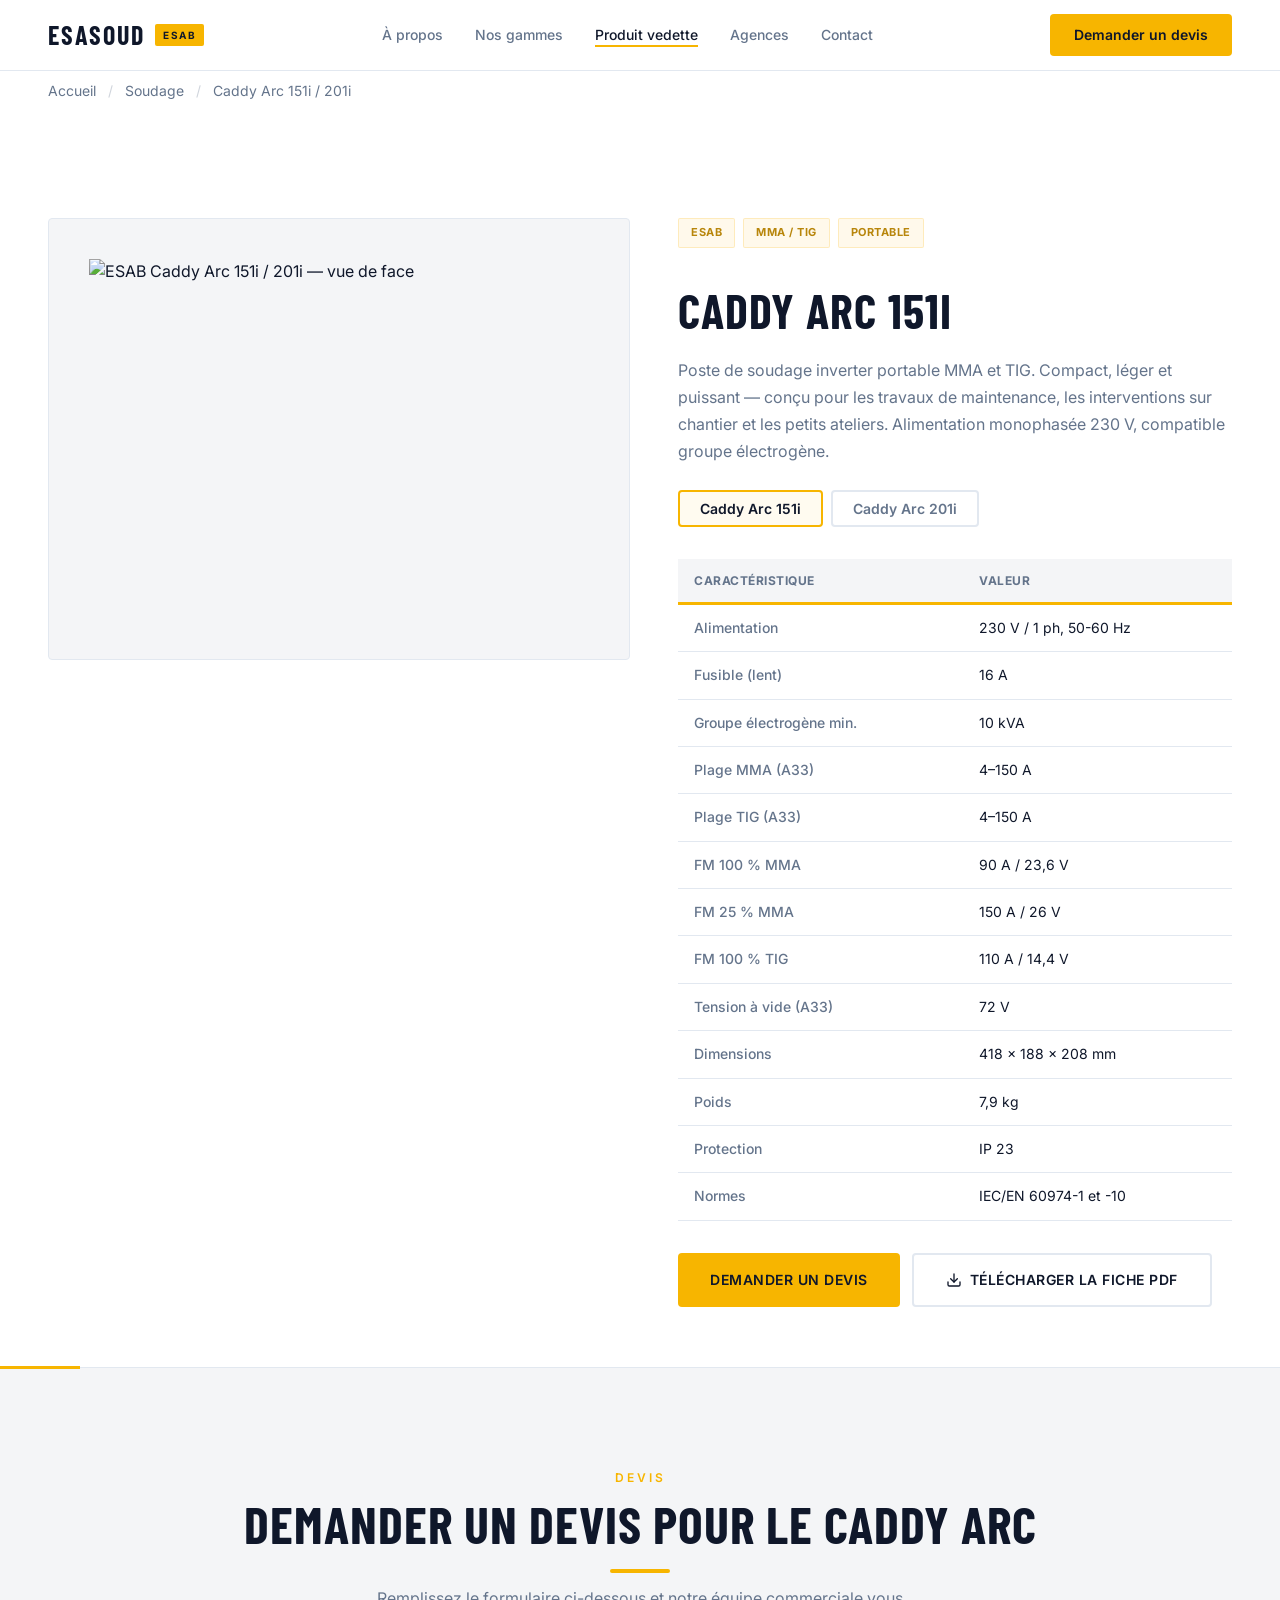
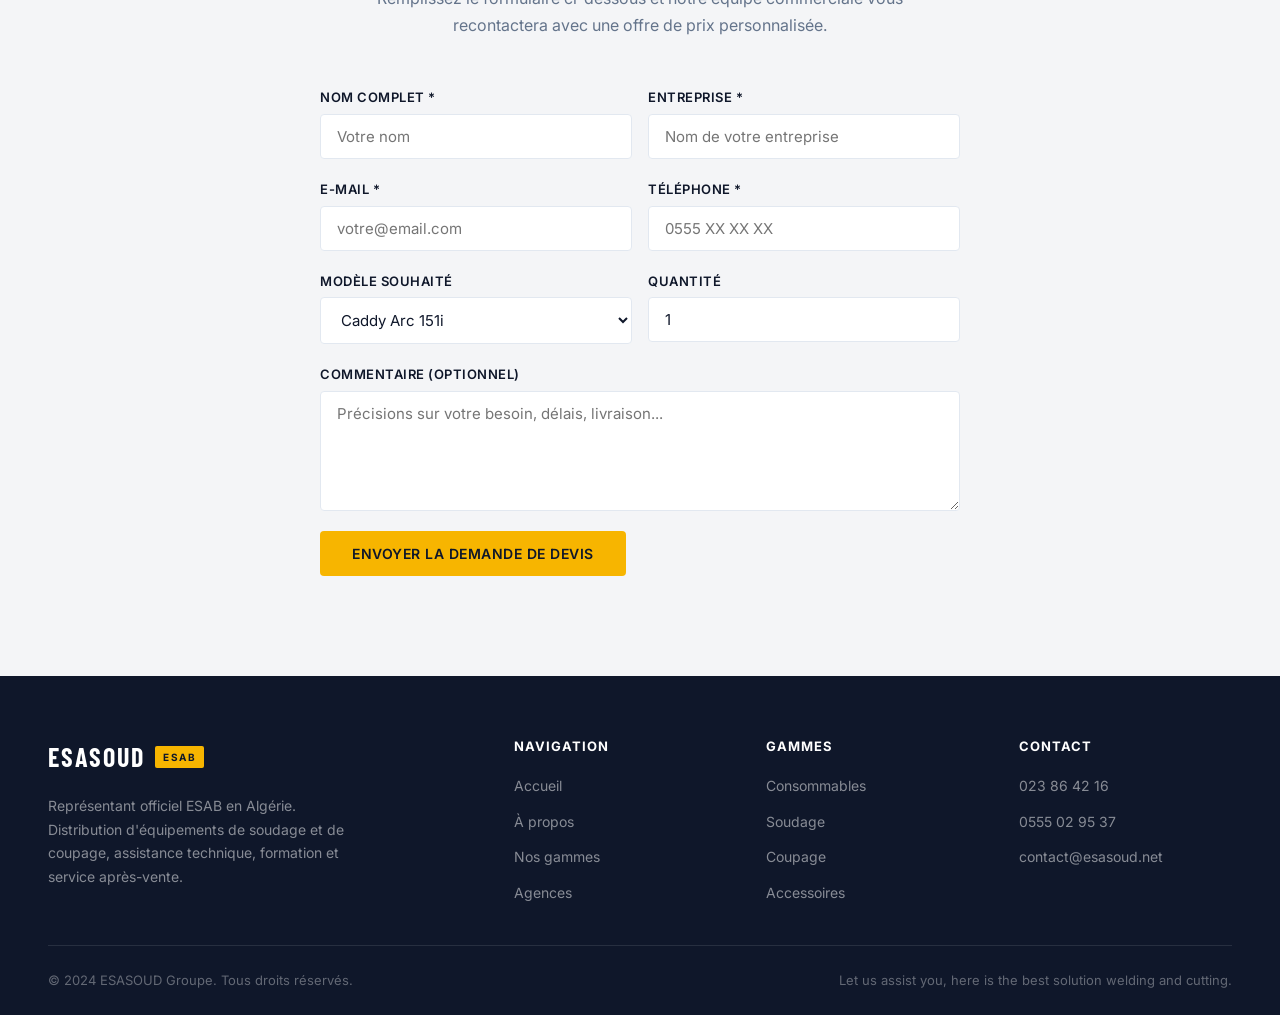
==== produit.html @ b5c1c21e "ESASOUD V2 — Acier blanc (light theme) Site vitrine complet : slider full screen, Swiss Modernism in" ====
<!DOCTYPE html>
<html lang="fr">
<head>
  <meta charset="UTF-8">
  <meta name="viewport" content="width=device-width, initial-scale=1.0">
  <title>Caddy Arc 151i / 201i — ESASOUD Welding & Cutting</title>
  <meta name="description" content="Fiche technique du poste de soudage portable ESAB Caddy Arc 151i et 201i. Spécifications complètes, PDF et demande de devis.">
  <link rel="preconnect" href="https://fonts.googleapis.com">
  <link rel="preconnect" href="https://fonts.gstatic.com" crossorigin>
  <link href="https://fonts.googleapis.com/css2?family=Barlow+Condensed:wght@400;500;600;700&family=Inter:wght@400;500;600;700&display=swap" rel="stylesheet">
  <link rel="stylesheet" href="assets/css/style.css">
</head>
<body>

  <!-- ====== HEADER ====== -->
  <header class="site-header scrolled" role="banner">
    <div class="container nav-inner">
      <a href="/" class="logo" aria-label="ESASOUD — Accueil">
        ESASOUD <span class="esab-badge">ESAB</span>
      </a>
      <nav aria-label="Navigation principale">
        <ul class="nav-links">
          <li><a href="/#about">À propos</a></li>
          <li><a href="/#gammes">Nos gammes</a></li>
          <li><a href="/#produit" class="active">Produit vedette</a></li>
          <li><a href="/#agences">Agences</a></li>
          <li><a href="/#contact">Contact</a></li>
        </ul>
      </nav>
      <a href="#devis" class="nav-cta">Demander un devis</a>
      <button class="hamburger" aria-label="Ouvrir le menu" aria-expanded="false">
        <span></span><span></span><span></span>
      </button>
    </div>
  </header>

  <div class="mobile-nav" aria-hidden="true">
    <a href="/">Accueil</a>
    <a href="/#about">À propos</a>
    <a href="/#gammes">Nos gammes</a>
    <a href="/#agences">Agences</a>
    <a href="/#contact">Contact</a>
  </div>

  <!-- ====== BREADCRUMB ====== -->
  <div class="breadcrumb">
    <div class="container">
      <a href="/">Accueil</a>
      <span class="sep">/</span>
      <a href="/#gammes">Soudage</a>
      <span class="sep">/</span>
      <span>Caddy Arc 151i / 201i</span>
    </div>
  </div>

  <!-- ====== PRODUCT ====== -->
  <section class="product-hero">
    <div class="container">
      <div class="product-grid">
        <div class="product-gallery reveal">
          <img src="https://www.esasoud.net/components/com_jshopping/files/img_products/full_902474_Caddy_Arc_151i.jpg"
               referrerpolicy="no-referrer"
               alt="ESAB Caddy Arc 151i / 201i — vue de face" width="500" height="400">
        </div>
        <div class="product-details reveal">
          <div class="product-badges">
            <span class="badge">ESAB</span>
            <span class="badge">MMA / TIG</span>
            <span class="badge">Portable</span>
          </div>
          <h1>Caddy Arc <span data-spec-151i="151i" data-spec-201i="201i">151i</span></h1>
          <p class="product-subtitle">Poste de soudage inverter portable MMA et TIG. Compact, léger et puissant — conçu pour les travaux de maintenance, les interventions sur chantier et les petits ateliers. Alimentation monophasée 230 V, compatible groupe électrogène.</p>

          <div class="model-selector">
            <button class="model-btn active" data-model="151i" type="button">Caddy Arc 151i</button>
            <button class="model-btn" data-model="201i" type="button">Caddy Arc 201i</button>
          </div>

          <table class="specs-table">
            <thead>
              <tr><th>Caractéristique</th><th>Valeur</th></tr>
            </thead>
            <tbody>
              <tr><td class="spec-name">Alimentation</td><td>230 V / 1 ph, 50-60 Hz</td></tr>
              <tr><td class="spec-name">Fusible (lent)</td><td>16 A</td></tr>
              <tr><td class="spec-name">Groupe électrogène min.</td><td data-spec-151i="10 kVA" data-spec-201i="12 kVA">10 kVA</td></tr>
              <tr><td class="spec-name">Plage MMA (A33)</td><td data-spec-151i="4–150 A" data-spec-201i="4–170 A">4–150 A</td></tr>
              <tr><td class="spec-name">Plage TIG (A33)</td><td data-spec-151i="4–150 A" data-spec-201i="4–220 A">4–150 A</td></tr>
              <tr><td class="spec-name">FM 100 % MMA</td><td data-spec-151i="90 A / 23,6 V" data-spec-201i="110 A / 24,4 V">90 A / 23,6 V</td></tr>
              <tr><td class="spec-name">FM 25 % MMA</td><td data-spec-151i="150 A / 26 V" data-spec-201i="170 A / 26,8 V">150 A / 26 V</td></tr>
              <tr><td class="spec-name">FM 100 % TIG</td><td>110 A / 14,4 V</td></tr>
              <tr><td class="spec-name">Tension à vide (A33)</td><td>72 V</td></tr>
              <tr><td class="spec-name">Dimensions</td><td>418 × 188 × 208 mm</td></tr>
              <tr><td class="spec-name">Poids</td><td data-spec-151i="7,9 kg" data-spec-201i="8,3 kg">7,9 kg</td></tr>
              <tr><td class="spec-name">Protection</td><td>IP 23</td></tr>
              <tr><td class="spec-name">Normes</td><td>IEC/EN 60974-1 et -10</td></tr>
            </tbody>
          </table>

          <div class="product-actions">
            <a href="#devis" class="btn-primary">Demander un devis</a>
            <a href="https://www.esasoud.net/components/com_jshopping/files/demo_products/Caddy____Arc_151i_201i.pdf"
               class="btn-outline" target="_blank" rel="noopener">
              <svg width="16" height="16" viewBox="0 0 24 24" fill="none" stroke="currentColor" stroke-width="2" stroke-linecap="round" stroke-linejoin="round"><path d="M21 15v4a2 2 0 01-2 2H5a2 2 0 01-2-2v-4"/><polyline points="7 10 12 15 17 10"/><line x1="12" y1="15" x2="12" y2="3"/></svg>
              Télécharger la fiche PDF
            </a>
          </div>
        </div>
      </div>
    </div>
  </section>

  <div class="section-divider container"></div>

  <!-- ====== DEVIS ====== -->
  <section class="quote-section" id="devis">
    <div class="container">
      <div class="section-header centered reveal">
        <span class="section-label">Devis</span>
        <h2 class="section-title">Demander un devis pour le Caddy Arc</h2>
        <p class="section-desc">Remplissez le formulaire ci-dessous et notre équipe commerciale vous recontactera avec une offre de prix personnalisée.</p>
      </div>
      <form class="contact-form quote-form reveal" id="quoteForm" novalidate>
        <div class="form-row">
          <div class="form-group">
            <label for="qName">Nom complet *</label>
            <input type="text" id="qName" name="name" required autocomplete="name" placeholder="Votre nom">
          </div>
          <div class="form-group">
            <label for="qCompany">Entreprise *</label>
            <input type="text" id="qCompany" name="company" required autocomplete="organization" placeholder="Nom de votre entreprise">
          </div>
        </div>
        <div class="form-row">
          <div class="form-group">
            <label for="qEmail">E-mail *</label>
            <input type="email" id="qEmail" name="email" required autocomplete="email" placeholder="votre@email.com">
          </div>
          <div class="form-group">
            <label for="qPhone">Téléphone *</label>
            <input type="tel" id="qPhone" name="phone" required autocomplete="tel" placeholder="0555 XX XX XX">
          </div>
        </div>
        <div class="form-row">
          <div class="form-group">
            <label for="qModel">Modèle souhaité</label>
            <select id="qModel" name="model">
              <option value="151i">Caddy Arc 151i</option>
              <option value="201i">Caddy Arc 201i</option>
              <option value="both">Les deux modèles</option>
            </select>
          </div>
          <div class="form-group">
            <label for="qQty">Quantité</label>
            <input type="number" id="qQty" name="quantity" min="1" value="1" placeholder="1">
          </div>
        </div>
        <div class="form-group">
          <label for="qMessage">Commentaire (optionnel)</label>
          <textarea id="qMessage" name="message" rows="4" placeholder="Précisions sur votre besoin, délais, livraison..."></textarea>
        </div>
        <button type="submit" class="btn-primary" style="align-self: flex-start;">Envoyer la demande de devis</button>
      </form>
      <div class="form-success" id="quoteSuccess">
        <h3>Demande envoyée</h3>
        <p>Merci pour votre demande de devis. Notre équipe commerciale vous contactera dans les plus brefs délais.</p>
      </div>
    </div>
  </section>

  <!-- ====== FOOTER ====== -->
  <footer class="site-footer" role="contentinfo">
    <div class="container">
      <div class="footer-grid">
        <div class="footer-brand">
          <div class="logo">ESASOUD <span class="esab-badge">ESAB</span></div>
          <p>Représentant officiel ESAB en Algérie. Distribution d'équipements de soudage et de coupage, assistance technique, formation et service après-vente.</p>
        </div>
        <div class="footer-col">
          <h4>Navigation</h4>
          <ul>
            <li><a href="/">Accueil</a></li>
            <li><a href="/#about">À propos</a></li>
            <li><a href="/#gammes">Nos gammes</a></li>
            <li><a href="/#agences">Agences</a></li>
          </ul>
        </div>
        <div class="footer-col">
          <h4>Gammes</h4>
          <ul>
            <li><a href="/#gammes">Consommables</a></li>
            <li><a href="/#gammes">Soudage</a></li>
            <li><a href="/#gammes">Coupage</a></li>
            <li><a href="/#gammes">Accessoires</a></li>
          </ul>
        </div>
        <div class="footer-col">
          <h4>Contact</h4>
          <ul>
            <li><a href="tel:+21323864216">023 86 42 16</a></li>
            <li><a href="tel:+213555029537">0555 02 95 37</a></li>
            <li><a href="mailto:contact@esasoud.net">contact@esasoud.net</a></li>
          </ul>
        </div>
      </div>
      <div class="footer-bottom">
        <span>&copy; 2024 ESASOUD Groupe. Tous droits réservés.</span>
        <span>Let us assist you, here is the best solution welding and cutting.</span>
      </div>
    </div>
  </footer>

  <script src="assets/js/main.js"></script>
</body>
</html>
---- assets/css/style.css ----
/* ============================================================
   ESASOUD V2 — « Acier blanc » Light Design System
   ============================================================ */

*, *::before, *::after { box-sizing: border-box; margin: 0; padding: 0; }

:root {
  --bg-white:      #FFFFFF;
  --bg-grey:       #F4F5F7;
  --bg-card:       #FFFFFF;
  --text-primary:  #0F172A;
  --text-secondary:#64748B;
  --accent-yellow: #F7B500;
  --accent-blue:   #1D4ED8;
  --border:        #E2E8F0;
  --border-hover:  #CBD5E1;
  --shadow-sm:     0 1px 3px rgba(0,0,0,0.06), 0 1px 2px rgba(0,0,0,0.04);
  --shadow-md:     0 4px 12px rgba(0,0,0,0.08);
  --shadow-lg:     0 12px 40px rgba(0,0,0,0.1);
  --destructive:   #DC2626;

  --font-display: 'Barlow Condensed', sans-serif;
  --font-body:    'Inter', sans-serif;

  --container-max: 1280px;
  --pad-mobile:    20px;
  --pad-desktop:   48px;

  --ease-out: cubic-bezier(0.16, 1, 0.3, 1);
  --duration: 400ms;
}

html { scroll-behavior: smooth; font-size: 16px; }

body {
  font-family: var(--font-body);
  background: var(--bg-white);
  color: var(--text-primary);
  line-height: 1.6;
  overflow-x: hidden;
  -webkit-font-smoothing: antialiased;
}

img { max-width: 100%; height: auto; display: block; }
a { color: var(--accent-blue); text-decoration: none; transition: color .2s; }
a:hover { color: #2563eb; }
a:focus-visible, button:focus-visible, input:focus-visible, textarea:focus-visible, select:focus-visible {
  outline: 2px solid var(--accent-yellow);
  outline-offset: 2px;
}

.container {
  width: 100%;
  max-width: var(--container-max);
  margin: 0 auto;
  padding: 0 var(--pad-mobile);
}
@media (min-width: 1024px) {
  .container { padding: 0 var(--pad-desktop); }
}

/* Section divider — yellow line */
.section-divider {
  width: 100%;
  height: 1px;
  background: var(--border);
  position: relative;
}
.section-divider::after {
  content: '';
  position: absolute;
  left: 0;
  top: -1px;
  width: 80px;
  height: 3px;
  background: var(--accent-yellow);
}

/* ============================================================
   HEADER
   ============================================================ */
.site-header {
  position: fixed;
  top: 0; left: 0; right: 0;
  z-index: 1000;
  padding: 14px 0;
  background: rgba(255,255,255,0.95);
  backdrop-filter: blur(12px);
  -webkit-backdrop-filter: blur(12px);
  border-bottom: 1px solid var(--border);
  transition: box-shadow var(--duration);
}
.site-header.scrolled {
  box-shadow: var(--shadow-sm);
}

.nav-inner {
  display: flex;
  align-items: center;
  justify-content: space-between;
}

.logo {
  font-family: var(--font-display);
  font-size: 26px;
  font-weight: 700;
  letter-spacing: 2px;
  color: var(--text-primary);
  text-transform: uppercase;
  display: flex;
  align-items: center;
  gap: 10px;
}
.logo .esab-badge {
  font-family: var(--font-body);
  font-size: 10px;
  font-weight: 700;
  letter-spacing: 1.5px;
  background: var(--accent-yellow);
  color: var(--text-primary);
  padding: 3px 8px;
  border-radius: 2px;
}

.nav-links {
  display: none;
  list-style: none;
  gap: 32px;
  align-items: center;
}
.nav-links a {
  color: var(--text-secondary);
  font-size: 14px;
  font-weight: 500;
  transition: color .2s;
  position: relative;
}
.nav-links a::after {
  content: '';
  position: absolute;
  bottom: -4px; left: 0;
  width: 0; height: 2px;
  background: var(--accent-yellow);
  transition: width .3s var(--ease-out);
}
.nav-links a:hover,
.nav-links a.active {
  color: var(--text-primary);
}
.nav-links a:hover::after,
.nav-links a.active::after {
  width: 100%;
}

.nav-cta {
  display: none;
  background: var(--accent-yellow);
  color: var(--text-primary) !important;
  font-weight: 600;
  font-size: 14px;
  padding: 10px 24px;
  border-radius: 4px;
  transition: transform .2s, box-shadow .2s;
  cursor: pointer;
}
.nav-cta:hover {
  transform: translateY(-1px);
  box-shadow: 0 4px 16px rgba(247,181,0,0.35);
  color: var(--text-primary) !important;
}

@media (min-width: 768px) {
  .nav-links { display: flex; }
  .nav-cta   { display: inline-block; }
}

/* Hamburger */
.hamburger {
  display: flex;
  flex-direction: column;
  gap: 5px;
  cursor: pointer;
  background: none;
  border: none;
  padding: 8px;
  z-index: 1100;
}
.hamburger span {
  display: block;
  width: 22px;
  height: 2px;
  background: var(--text-primary);
  border-radius: 1px;
  transition: transform .3s var(--ease-out), opacity .2s;
}
.hamburger.open span:nth-child(1) { transform: translateY(7px) rotate(45deg); }
.hamburger.open span:nth-child(2) { opacity: 0; }
.hamburger.open span:nth-child(3) { transform: translateY(-7px) rotate(-45deg); }
@media (min-width: 768px) { .hamburger { display: none; } }

/* Mobile panel */
.mobile-nav {
  position: fixed;
  inset: 0;
  z-index: 1050;
  background: rgba(255,255,255,0.98);
  backdrop-filter: blur(16px);
  display: flex;
  flex-direction: column;
  align-items: center;
  justify-content: center;
  gap: 28px;
  transform: translateX(100%);
  transition: transform .4s var(--ease-out);
}
.mobile-nav.open { transform: translateX(0); }
.mobile-nav a {
  font-family: var(--font-display);
  font-size: 28px;
  font-weight: 600;
  color: var(--text-primary);
  letter-spacing: 2px;
  text-transform: uppercase;
}
.mobile-nav a:hover { color: var(--accent-yellow); }

/* ============================================================
   HERO SLIDER
   ============================================================ */
.hero-slider {
  position: relative;
  width: 100%;
  height: 100vh;
  min-height: 600px;
  overflow: hidden;
  background: var(--bg-grey);
}

.slide {
  position: absolute;
  inset: 0;
  opacity: 0;
  transition: opacity 1s ease-in-out;
  display: flex;
  align-items: center;
  justify-content: center;
}
.slide.active { opacity: 1; z-index: 2; }

.slide-bg {
  position: absolute;
  inset: 0;
  background-size: cover;
  background-position: center;
  filter: brightness(0.4);
  transform: scale(1.03);
  transition: transform 6s ease-out;
}
.slide.active .slide-bg { transform: scale(1); }

.slide-overlay {
  position: absolute;
  inset: 0;
  background: linear-gradient(180deg, rgba(0,0,0,0.1) 0%, rgba(0,0,0,0.5) 100%);
}

.slide-content {
  position: relative;
  z-index: 3;
  text-align: left;
  max-width: 750px;
  padding: 0 var(--pad-mobile);
  margin-left: 0;
}
@media (min-width: 768px) {
  .slide-content {
    padding: 0 80px;
    max-width: 900px;
  }
}

.slide-content .label-tag {
  display: inline-block;
  font-size: 12px;
  font-weight: 600;
  letter-spacing: 3px;
  text-transform: uppercase;
  color: var(--accent-yellow);
  margin-bottom: 16px;
  padding-left: 20px;
  position: relative;
}
.slide-content .label-tag::before {
  content: '';
  position: absolute;
  left: 0;
  top: 50%;
  transform: translateY(-50%);
  width: 12px;
  height: 2px;
  background: var(--accent-yellow);
}

.slide-content h1 {
  font-family: var(--font-display);
  font-size: clamp(42px, 7vw, 80px);
  font-weight: 700;
  line-height: 1.05;
  letter-spacing: 1px;
  color: #FFFFFF;
  text-transform: uppercase;
  margin-bottom: 20px;
}
.slide-content h1 .highlight {
  color: var(--accent-yellow);
}
.slide-content p {
  font-size: clamp(15px, 1.8vw, 18px);
  color: rgba(255,255,255,0.8);
  max-width: 540px;
  line-height: 1.7;
  margin-bottom: 32px;
}

.btn-primary {
  display: inline-flex;
  align-items: center;
  gap: 8px;
  background: var(--accent-yellow);
  color: var(--text-primary);
  font-weight: 600;
  font-size: 14px;
  padding: 14px 32px;
  border-radius: 4px;
  border: none;
  cursor: pointer;
  transition: transform .2s, box-shadow .3s;
  letter-spacing: .5px;
  text-transform: uppercase;
  font-family: var(--font-body);
}
.btn-primary:hover {
  transform: translateY(-2px);
  box-shadow: 0 6px 24px rgba(247,181,0,0.35);
  color: var(--text-primary);
}
.btn-primary svg { flex-shrink: 0; }

.btn-outline {
  display: inline-flex;
  align-items: center;
  gap: 8px;
  background: transparent;
  color: var(--text-primary);
  font-weight: 600;
  font-size: 14px;
  padding: 14px 32px;
  border-radius: 4px;
  border: 2px solid var(--border);
  cursor: pointer;
  transition: border-color .2s, background .2s;
  letter-spacing: .5px;
  text-transform: uppercase;
  font-family: var(--font-body);
}
.btn-outline:hover {
  border-color: var(--accent-yellow);
  background: rgba(247,181,0,0.05);
  color: var(--text-primary);
}

/* On dark backgrounds */
.slide .btn-outline {
  color: #fff;
  border-color: rgba(255,255,255,0.3);
}
.slide .btn-outline:hover {
  border-color: var(--accent-yellow);
  background: rgba(247,181,0,0.1);
  color: #fff;
}

/* Slider controls */
.slider-arrows {
  position: absolute;
  bottom: 50%;
  transform: translateY(50%);
  left: 0; right: 0;
  z-index: 10;
  display: flex;
  justify-content: space-between;
  padding: 0 16px;
  pointer-events: none;
}
.slider-arrows button {
  pointer-events: auto;
  background: rgba(255,255,255,0.12);
  border: 1px solid rgba(255,255,255,0.2);
  color: #fff;
  width: 48px;
  height: 48px;
  border-radius: 4px;
  cursor: pointer;
  font-size: 18px;
  transition: background .2s, border-color .2s;
  display: flex;
  align-items: center;
  justify-content: center;
  backdrop-filter: blur(8px);
}
.slider-arrows button:hover {
  background: var(--accent-yellow);
  border-color: var(--accent-yellow);
  color: var(--text-primary);
}

.slider-progress {
  position: absolute;
  bottom: 40px;
  left: var(--pad-mobile);
  z-index: 10;
  display: flex;
  gap: 8px;
  align-items: center;
}
@media (min-width: 768px) {
  .slider-progress { left: 80px; }
}
.progress-bar {
  width: 48px;
  height: 3px;
  background: rgba(255,255,255,0.2);
  border-radius: 0;
  overflow: hidden;
  cursor: pointer;
}
.progress-bar .fill {
  height: 100%;
  width: 0%;
  background: var(--accent-yellow);
  transition: width .1s linear;
}
.progress-bar.active .fill {
  width: 100%;
  transition: width 6s linear;
}

.slider-counter {
  position: absolute;
  bottom: 34px;
  right: var(--pad-mobile);
  z-index: 10;
  font-family: var(--font-display);
  font-size: 16px;
  font-weight: 600;
  letter-spacing: 2px;
  color: rgba(255,255,255,0.5);
}
@media (min-width: 768px) {
  .slider-counter { right: 80px; }
}
.slider-counter .current-num {
  color: #fff;
  font-size: 24px;
}

/* Scroll hint */
.scroll-hint {
  position: absolute;
  bottom: 90px;
  left: 50%;
  transform: translateX(-50%);
  z-index: 10;
  display: flex;
  flex-direction: column;
  align-items: center;
  gap: 6px;
  opacity: .4;
}
.scroll-hint .line {
  width: 1px;
  height: 40px;
  background: linear-gradient(180deg, rgba(255,255,255,0.6) 0%, transparent 100%);
  animation: scrollLine 2s ease-in-out infinite;
}
@keyframes scrollLine {
  0%, 100% { opacity: 1; transform: scaleY(1); }
  50%      { opacity: .3; transform: scaleY(.5); transform-origin: top; }
}

/* ============================================================
   SECTIONS — Common
   ============================================================ */
section { padding: 80px 0; }
@media (min-width: 768px) { section { padding: 100px 0; } }

.section-header {
  margin-bottom: 48px;
  position: relative;
  padding-left: 20px;
}
.section-header::before {
  content: '';
  position: absolute;
  left: 0; top: 0; bottom: 0;
  width: 4px;
  background: var(--accent-yellow);
  border-radius: 2px;
}

.section-label {
  font-size: 12px;
  font-weight: 600;
  letter-spacing: 3px;
  text-transform: uppercase;
  color: var(--accent-yellow);
  margin-bottom: 8px;
  display: block;
}

.section-title {
  font-family: var(--font-display);
  font-size: clamp(32px, 4.5vw, 52px);
  font-weight: 700;
  line-height: 1.1;
  letter-spacing: 1px;
  text-transform: uppercase;
  color: var(--text-primary);
  margin-bottom: 12px;
}

.section-desc {
  color: var(--text-secondary);
  font-size: 16px;
  max-width: 600px;
  line-height: 1.7;
}

/* Centered variant */
.section-header.centered {
  text-align: center;
  padding-left: 0;
}
.section-header.centered::before { display: none; }
.section-header.centered .section-title::after {
  content: '';
  display: block;
  width: 60px;
  height: 4px;
  background: var(--accent-yellow);
  margin: 16px auto 0;
  border-radius: 2px;
}
.section-header.centered .section-desc {
  margin: 0 auto;
}

/* ============================================================
   ABOUT
   ============================================================ */
.about { background: var(--bg-white); }

.about-grid {
  display: grid;
  gap: 48px;
}
@media (min-width: 768px) {
  .about-grid { grid-template-columns: 1fr 1fr; align-items: center; }
}

.about-image {
  border-radius: 4px;
  overflow: hidden;
  box-shadow: var(--shadow-lg);
  position: relative;
}
.about-image img {
  width: 100%;
  aspect-ratio: 16/10;
  object-fit: cover;
}
.about-image::before {
  content: '';
  position: absolute;
  top: -8px; left: -8px;
  width: 60px;
  height: 60px;
  border-left: 4px solid var(--accent-yellow);
  border-top: 4px solid var(--accent-yellow);
  z-index: 2;
  pointer-events: none;
}

.about-stats {
  display: grid;
  grid-template-columns: repeat(2, 1fr);
  gap: 20px;
  margin-top: 36px;
}
.stat-card {
  background: var(--bg-grey);
  border-radius: 4px;
  padding: 24px;
  border-left: 3px solid var(--accent-yellow);
}
.stat-card .number {
  font-family: var(--font-display);
  font-size: 42px;
  font-weight: 700;
  color: var(--text-primary);
  line-height: 1;
}
.stat-card .label {
  font-size: 13px;
  color: var(--text-secondary);
  margin-top: 4px;
}

/* ============================================================
   GAMMES
   ============================================================ */
.gammes { background: var(--bg-grey); }

.gammes-grid {
  display: grid;
  gap: 24px;
}
@media (min-width: 768px) { .gammes-grid { grid-template-columns: repeat(2, 1fr); } }
@media (min-width: 1024px) { .gammes-grid { grid-template-columns: repeat(4, 1fr); } }

.gamme-card {
  background: var(--bg-card);
  border: 1px solid var(--border);
  border-radius: 4px;
  overflow: hidden;
  transition: transform .3s var(--ease-out), box-shadow .3s, border-color .3s;
  cursor: pointer;
  position: relative;
}
.gamme-card:hover {
  transform: translateY(-4px);
  box-shadow: var(--shadow-md);
  border-color: var(--accent-yellow);
}
.gamme-card::after {
  content: '';
  position: absolute;
  bottom: 0; left: 0; right: 0;
  height: 3px;
  background: var(--accent-yellow);
  transform: scaleX(0);
  transition: transform .3s var(--ease-out);
  transform-origin: left;
}
.gamme-card:hover::after { transform: scaleX(1); }

.gamme-card .card-img-wrapper { overflow: hidden; }
.gamme-card .card-img {
  width: 100%;
  aspect-ratio: 4/3;
  object-fit: cover;
  transition: transform .4s var(--ease-out);
}
.gamme-card:hover .card-img { transform: scale(1.05); }

.gamme-card .card-body { padding: 20px; }
.gamme-card h3 {
  font-family: var(--font-display);
  font-size: 20px;
  font-weight: 600;
  text-transform: uppercase;
  letter-spacing: .5px;
  margin-bottom: 8px;
}
.gamme-card p {
  font-size: 14px;
  color: var(--text-secondary);
  line-height: 1.6;
}

/* ============================================================
   FEATURED PRODUCT
   ============================================================ */
.featured { background: var(--bg-white); }

.featured-grid {
  display: grid;
  gap: 48px;
  align-items: center;
}
@media (min-width: 768px) { .featured-grid { grid-template-columns: 1fr 1fr; } }

.featured-img-wrapper {
  background: var(--bg-grey);
  border-radius: 4px;
  border: 1px solid var(--border);
  padding: 40px;
  display: flex;
  align-items: center;
  justify-content: center;
}
.featured-img-wrapper img { max-height: 360px; object-fit: contain; }

.featured-info h3 {
  font-family: var(--font-display);
  font-size: clamp(28px, 4vw, 42px);
  font-weight: 700;
  letter-spacing: 1px;
  text-transform: uppercase;
  margin-bottom: 12px;
}

.model-selector {
  display: flex;
  gap: 8px;
  margin-bottom: 24px;
}
.model-btn {
  background: var(--bg-white);
  border: 2px solid var(--border);
  color: var(--text-secondary);
  padding: 8px 20px;
  border-radius: 4px;
  font-size: 14px;
  font-weight: 600;
  cursor: pointer;
  transition: all .2s;
  font-family: var(--font-body);
}
.model-btn.active,
.model-btn:hover {
  border-color: var(--accent-yellow);
  color: var(--text-primary);
  background: rgba(247,181,0,0.06);
}

.specs-mini {
  display: grid;
  grid-template-columns: repeat(2, 1fr);
  gap: 12px;
  margin-bottom: 28px;
}
.spec-item {
  background: var(--bg-grey);
  border-radius: 4px;
  padding: 16px;
  border-left: 3px solid var(--accent-yellow);
}
.spec-item .spec-label {
  font-size: 11px;
  font-weight: 600;
  color: var(--text-secondary);
  text-transform: uppercase;
  letter-spacing: .5px;
  margin-bottom: 4px;
}
.spec-item .spec-value {
  font-family: var(--font-display);
  font-size: 22px;
  font-weight: 600;
}

.featured-actions { display: flex; gap: 12px; flex-wrap: wrap; }

/* ============================================================
   PARTNERS
   ============================================================ */
.partners { background: var(--bg-grey); }

.partners-track-wrapper {
  overflow: hidden;
  margin-top: 48px;
  position: relative;
}
.partners-track-wrapper::before,
.partners-track-wrapper::after {
  content: '';
  position: absolute;
  top: 0; bottom: 0;
  width: 80px;
  z-index: 2;
  pointer-events: none;
}
.partners-track-wrapper::before {
  left: 0;
  background: linear-gradient(90deg, var(--bg-grey) 0%, transparent 100%);
}
.partners-track-wrapper::after {
  right: 0;
  background: linear-gradient(270deg, var(--bg-grey) 0%, transparent 100%);
}

.partners-track {
  display: flex;
  gap: 64px;
  align-items: center;
  animation: scrollPartners 25s linear infinite;
  width: max-content;
}
@keyframes scrollPartners {
  0%   { transform: translateX(0); }
  100% { transform: translateX(-50%); }
}

.partner-item {
  flex-shrink: 0;
  display: flex;
  align-items: center;
  justify-content: center;
  height: 60px;
  opacity: .4;
  transition: opacity .3s;
  filter: grayscale(1);
}
.partner-item:hover { opacity: 1; filter: grayscale(0); }
.partner-item img { max-height: 50px; max-width: 140px; object-fit: contain; }
.partner-esab {
  font-family: var(--font-display);
  font-size: 32px;
  font-weight: 700;
  letter-spacing: 4px;
  color: var(--text-primary);
  text-transform: uppercase;
}

/* ============================================================
   AGENCIES
   ============================================================ */
.agencies { background: var(--bg-white); }

.agencies-grid {
  display: grid;
  gap: 20px;
}
@media (min-width: 768px) { .agencies-grid { grid-template-columns: repeat(2, 1fr); } }
@media (min-width: 1024px) { .agencies-grid { grid-template-columns: repeat(3, 1fr); } }

.agency-card {
  background: var(--bg-card);
  border: 1px solid var(--border);
  border-radius: 4px;
  padding: 28px;
  transition: border-color .3s, box-shadow .3s, transform .3s var(--ease-out);
  position: relative;
}
.agency-card::before {
  content: '';
  position: absolute;
  left: 0; top: 0; bottom: 0;
  width: 0;
  background: var(--accent-yellow);
  transition: width .3s var(--ease-out);
  border-radius: 4px 0 0 4px;
}
.agency-card:hover {
  border-color: var(--accent-yellow);
  box-shadow: var(--shadow-sm);
  transform: translateY(-2px);
}
.agency-card:hover::before { width: 4px; }

.agency-card .city {
  font-family: var(--font-display);
  font-size: 22px;
  font-weight: 700;
  letter-spacing: 1px;
  text-transform: uppercase;
  margin-bottom: 2px;
}
.agency-card .entity {
  font-size: 13px;
  color: var(--accent-yellow);
  font-weight: 600;
  margin-bottom: 16px;
}
.agency-card .address {
  font-size: 14px;
  color: var(--text-secondary);
  line-height: 1.6;
  margin-bottom: 16px;
}
.agency-card .phones {
  display: flex;
  flex-direction: column;
  gap: 6px;
  margin-bottom: 16px;
}
.agency-card .phones a {
  font-size: 14px;
  color: var(--text-primary);
  display: flex;
  align-items: center;
  gap: 8px;
}
.agency-card .phones a .icon-phone { width: 16px; height: 16px; flex-shrink: 0; }
.agency-card .phones a .icon-phone { stroke: var(--text-secondary); }

.agency-card .hours {
  font-size: 13px;
  color: var(--text-secondary);
  padding-top: 12px;
  border-top: 1px solid var(--border);
  display: flex;
  align-items: center;
  gap: 8px;
}

.agency-card .map-link {
  display: inline-flex;
  align-items: center;
  gap: 6px;
  font-size: 13px;
  font-weight: 600;
  color: var(--accent-blue);
  margin-top: 12px;
}
.agency-card .map-link:hover { color: #2563eb; }

.agency-card.siege {
  border-color: var(--accent-yellow);
  background: linear-gradient(135deg, var(--bg-white) 0%, rgba(247,181,0,0.03) 100%);
}
.agency-card.siege::before { width: 4px; }
@media (min-width: 1024px) {
  .agency-card.siege { grid-column: span 2; }
}

/* ============================================================
   CONTACT
   ============================================================ */
.contact { background: var(--bg-grey); }

.contact-grid {
  display: grid;
  gap: 48px;
}
@media (min-width: 768px) { .contact-grid { grid-template-columns: 1fr 1fr; } }

.contact-form { display: flex; flex-direction: column; gap: 20px; }

.form-group { display: flex; flex-direction: column; gap: 6px; }
.form-group label {
  font-size: 13px;
  font-weight: 600;
  color: var(--text-primary);
  text-transform: uppercase;
  letter-spacing: .5px;
}
.form-group input,
.form-group textarea,
.form-group select {
  background: var(--bg-white);
  border: 1px solid var(--border);
  border-radius: 4px;
  padding: 12px 16px;
  color: var(--text-primary);
  font-family: var(--font-body);
  font-size: 15px;
  transition: border-color .2s, box-shadow .2s;
  min-height: 44px;
}
.form-group input:focus,
.form-group textarea:focus,
.form-group select:focus {
  border-color: var(--accent-yellow);
  box-shadow: 0 0 0 3px rgba(247,181,0,0.1);
  outline: none;
}
.form-group textarea { resize: vertical; min-height: 120px; }

.form-row {
  display: grid;
  grid-template-columns: 1fr 1fr;
  gap: 16px;
}
@media (max-width: 480px) { .form-row { grid-template-columns: 1fr; } }

.form-success {
  display: none;
  background: rgba(34,197,94,0.06);
  border: 1px solid rgba(34,197,94,0.2);
  border-radius: 4px;
  padding: 24px;
  text-align: center;
  border-left: 4px solid #22c55e;
}
.form-success.show { display: block; }
.form-success h3 { color: #16a34a; font-size: 18px; margin-bottom: 8px; }
.form-success p { color: var(--text-secondary); font-size: 14px; }

.contact-info { display: flex; flex-direction: column; gap: 28px; }
.contact-info-item { display: flex; gap: 16px; }
.contact-info-item .icon-box {
  width: 48px;
  height: 48px;
  background: var(--bg-white);
  border: 1px solid var(--border);
  border-radius: 4px;
  display: flex;
  align-items: center;
  justify-content: center;
  flex-shrink: 0;
}
.contact-info-item .icon-box svg {
  width: 22px;
  height: 22px;
  stroke: var(--accent-yellow);
}
.contact-info-item h4 { font-size: 15px; font-weight: 600; margin-bottom: 4px; }
.contact-info-item p,
.contact-info-item a { font-size: 14px; color: var(--text-secondary); }

/* ============================================================
   FOOTER
   ============================================================ */
.site-footer {
  background: var(--text-primary);
  color: rgba(255,255,255,0.7);
  padding: 60px 0 24px;
}

.footer-grid {
  display: grid;
  gap: 40px;
  margin-bottom: 40px;
}
@media (min-width: 768px) { .footer-grid { grid-template-columns: 2fr 1fr 1fr 1fr; } }

.footer-brand .logo {
  color: #fff;
  margin-bottom: 16px;
}
.footer-brand p {
  color: rgba(255,255,255,0.5);
  font-size: 14px;
  line-height: 1.7;
  max-width: 300px;
}

.footer-col h4 {
  font-size: 13px;
  font-weight: 700;
  margin-bottom: 16px;
  color: #fff;
  text-transform: uppercase;
  letter-spacing: 1px;
}
.footer-col ul { list-style: none; display: flex; flex-direction: column; gap: 10px; }
.footer-col a {
  color: rgba(255,255,255,0.5);
  font-size: 14px;
  transition: color .2s;
}
.footer-col a:hover { color: var(--accent-yellow); }

.footer-bottom {
  border-top: 1px solid rgba(255,255,255,0.1);
  padding-top: 24px;
  display: flex;
  flex-wrap: wrap;
  justify-content: space-between;
  gap: 12px;
  font-size: 13px;
  color: rgba(255,255,255,0.35);
}

/* ============================================================
   REVEAL
   ============================================================ */
.reveal {
  opacity: 0;
  transform: translateY(24px);
  transition: opacity var(--duration) var(--ease-out), transform var(--duration) var(--ease-out);
}
.reveal.visible { opacity: 1; transform: translateY(0); }

@media (prefers-reduced-motion: reduce) {
  .reveal { opacity: 1; transform: none; transition: none; }
  .slide-bg { transition: none; }
  .partners-track { animation: none; }
  .scroll-hint .line { animation: none; }
  * { transition-duration: 0.01ms !important; animation-duration: 0.01ms !important; }
}

/* ============================================================
   PRODUCT PAGE
   ============================================================ */
.breadcrumb {
  padding: 80px 0 16px;
  font-size: 14px;
  color: var(--text-secondary);
  background: var(--bg-white);
}
.breadcrumb a { color: var(--text-secondary); }
.breadcrumb a:hover { color: var(--accent-blue); }
.breadcrumb .sep { margin: 0 8px; opacity: .3; }

.product-hero { padding-bottom: 60px; }
.product-grid {
  display: grid;
  gap: 48px;
  align-items: start;
}
@media (min-width: 768px) { .product-grid { grid-template-columns: 1fr 1fr; } }

.product-gallery {
  background: var(--bg-grey);
  border-radius: 4px;
  border: 1px solid var(--border);
  padding: 40px;
  display: flex;
  align-items: center;
  justify-content: center;
  min-height: 400px;
  position: sticky;
  top: 100px;
}
.product-gallery img { max-height: 360px; object-fit: contain; }

.product-details h1 {
  font-family: var(--font-display);
  font-size: clamp(32px, 5vw, 48px);
  font-weight: 700;
  letter-spacing: 1px;
  text-transform: uppercase;
  margin-bottom: 8px;
}
.product-subtitle {
  color: var(--text-secondary);
  font-size: 16px;
  margin-bottom: 24px;
  line-height: 1.7;
}
.product-badges { display: flex; gap: 8px; margin-bottom: 24px; flex-wrap: wrap; }
.badge {
  font-size: 11px;
  font-weight: 700;
  padding: 5px 12px;
  border-radius: 2px;
  background: rgba(247,181,0,0.08);
  color: #b8860b;
  border: 1px solid rgba(247,181,0,0.2);
  text-transform: uppercase;
  letter-spacing: .5px;
}

.specs-table {
  width: 100%;
  border-collapse: collapse;
  margin: 32px 0;
  font-size: 14px;
}
.specs-table th {
  text-align: left;
  padding: 12px 16px;
  background: var(--bg-grey);
  color: var(--text-secondary);
  font-weight: 700;
  font-size: 12px;
  text-transform: uppercase;
  letter-spacing: .5px;
  border-bottom: 3px solid var(--accent-yellow);
}
.specs-table td {
  padding: 12px 16px;
  border-bottom: 1px solid var(--border);
  color: var(--text-primary);
}
.specs-table tr:hover td { background: var(--bg-grey); }
.specs-table .spec-name {
  color: var(--text-secondary);
  font-weight: 500;
}

.product-actions { display: flex; gap: 12px; flex-wrap: wrap; margin-top: 24px; }

.quote-section { background: var(--bg-grey); }
.quote-form { max-width: 640px; margin: 0 auto; }

/* Gallery */
.gallery-grid {
  display: grid;
  grid-template-columns: repeat(2, 1fr);
  gap: 16px;
  margin-top: 32px;
}
@media (min-width: 768px) { .gallery-grid { grid-template-columns: repeat(3, 1fr); } }
@media (min-width: 1024px) { .gallery-grid { grid-template-columns: repeat(6, 1fr); } }
.gallery-item {
  border-radius: 4px;
  overflow: hidden;
  border: 1px solid var(--border);
  aspect-ratio: 1;
  transition: border-color .3s, box-shadow .3s;
}
.gallery-item:hover { border-color: var(--accent-yellow); box-shadow: var(--shadow-sm); }
.gallery-item img {
  width: 100%;
  height: 100%;
  object-fit: cover;
  transition: transform .4s var(--ease-out);
}
.gallery-item:hover img { transform: scale(1.06); }
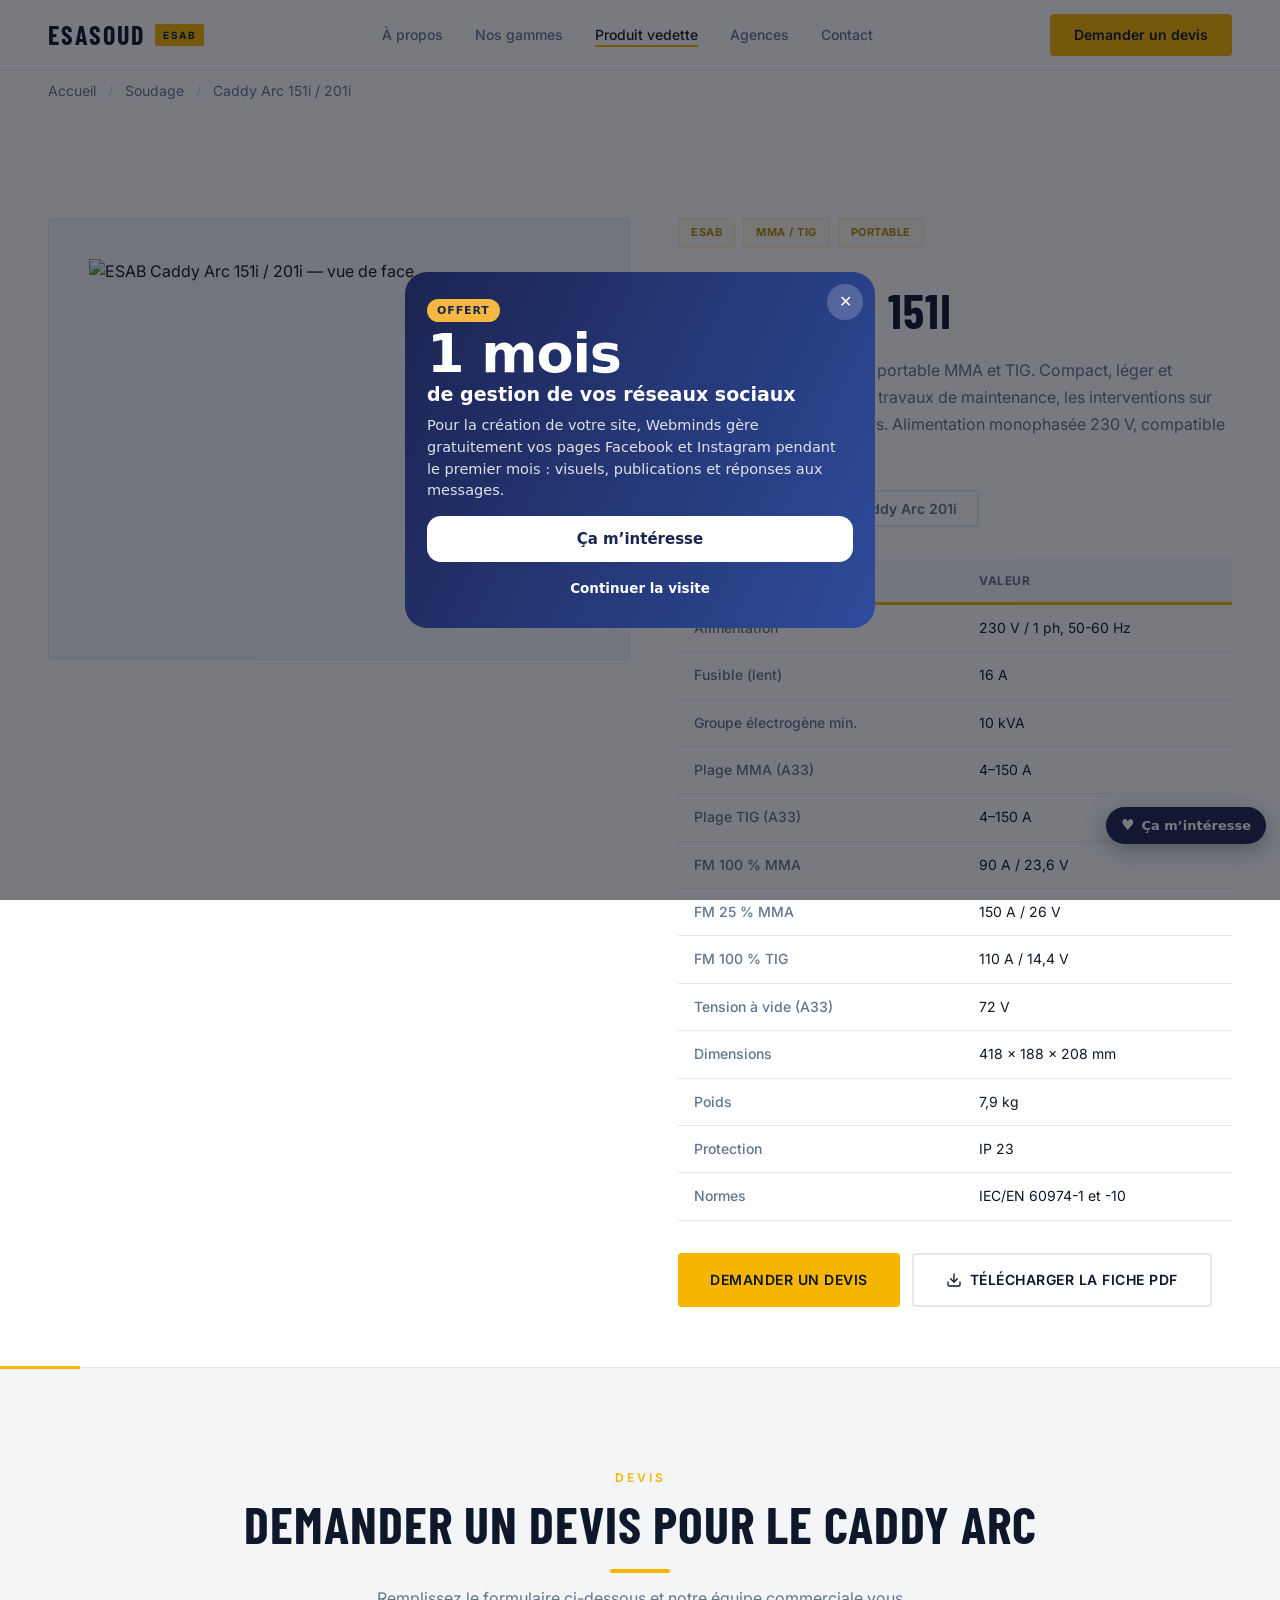
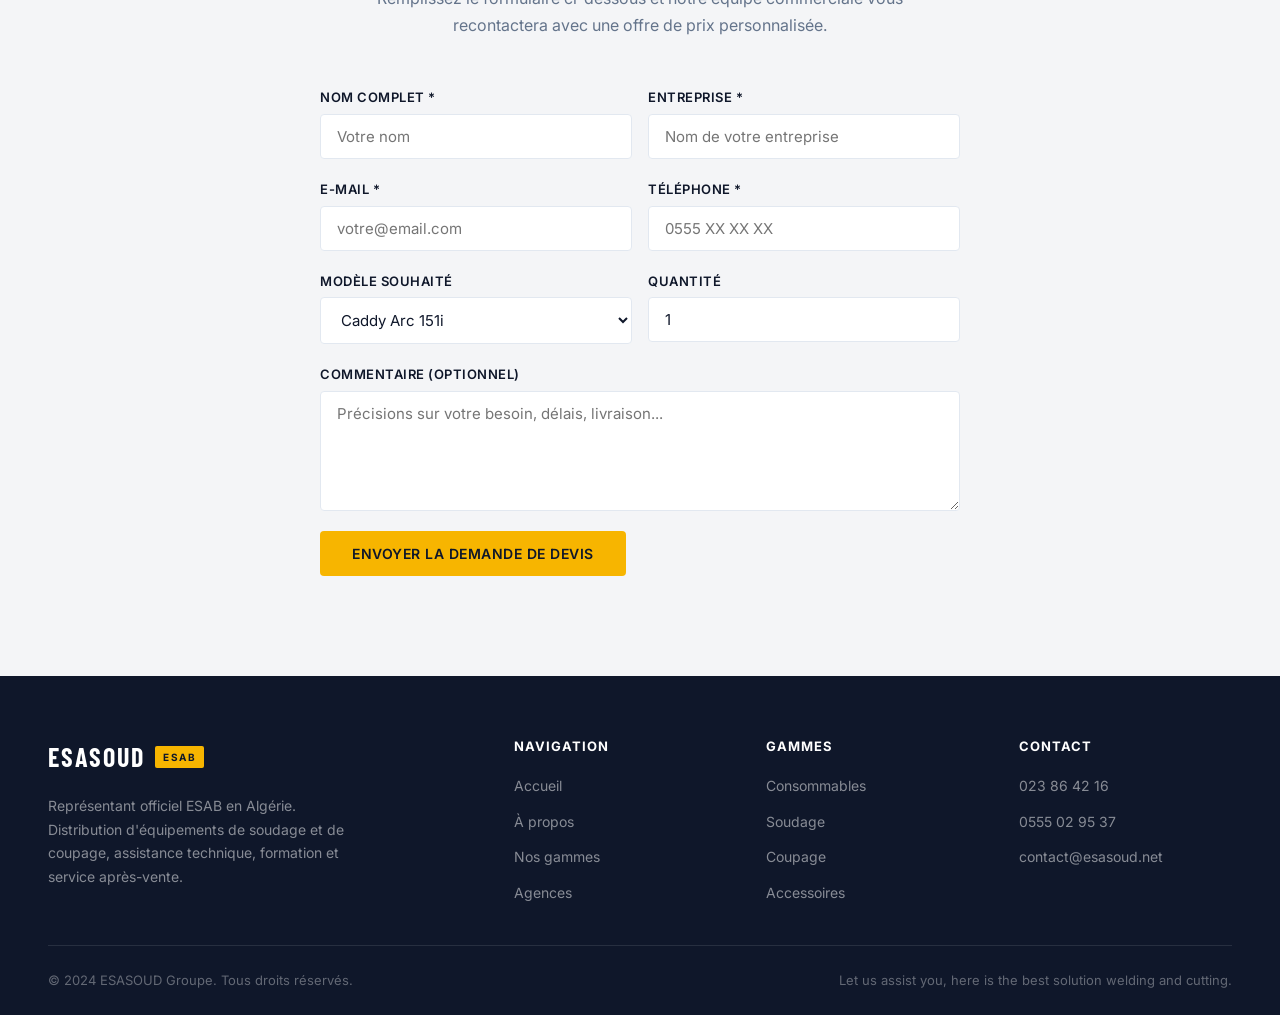
==== commit 76ee4d43: "Pop-up « 1 mois de réseaux sociaux offert » et bouton « Ça m'intéresse » (envoi WhatsApp)" ====
--- a/produit.html
+++ b/produit.html
@@ -210,6 +210,42 @@
     </div>
   </footer>
 
-  <script src="assets/js/main.js"></script>
-</body>
+  <script src="assets/js/main.js"></script><script data-wml>(function(){if(window.__wmL)return;window.__wmL=1;
+var C={"p": "ESASOUD", "mail": null, "wa": "213797372452", "v": [["/", "Version corporate", "Claire et rassurante"]]};
+function ready(f){document.readyState==='loading'?document.addEventListener('DOMContentLoaded',f):f()}
+ready(function(){
+var css='.wmL-b{position:fixed;right:14px;bottom:calc(56px + env(safe-area-inset-bottom));z-index:2147483000;border:0;border-radius:999px;background:#1C2452;color:#fff;font:700 13px/1 system-ui,-apple-system,Segoe UI,Roboto,sans-serif;padding:11px 15px;box-shadow:0 6px 22px rgba(20,30,60,.35);cursor:pointer;display:flex;align-items:center;gap:7px}'
++'@media(max-width:520px){.wmL-b{bottom:calc(112px + env(safe-area-inset-bottom));font-size:12.5px;padding:10px 13px}}'
++'.wmL-m{position:fixed;inset:0;z-index:2147483001;background:rgba(10,14,25,.55);display:none;align-items:flex-end;justify-content:center;font-family:system-ui,-apple-system,Segoe UI,Roboto,sans-serif}.wmL-m.on{display:flex}@media(min-width:700px){.wmL-m{align-items:center;padding:20px}}'
++'.wmL-x{box-sizing:border-box;position:relative;background:#fff;color:#1C2452;width:100%;max-width:470px;max-height:92vh;overflow:auto;border-radius:22px 22px 0 0;padding:24px 22px calc(22px + env(safe-area-inset-bottom));text-align:left}@media(min-width:700px){.wmL-x{border-radius:22px}}'
++'.wmL-x *{box-sizing:border-box}.wmL-c{position:absolute;top:12px;right:12px;width:36px;height:36px;border:0;border-radius:50%;background:#F0F2F1;font-size:16px;cursor:pointer;color:#1C2452}'
++'.wmL-x h3{font:800 26px/1.1 system-ui,-apple-system,sans-serif;margin:4px 40px 10px 0;color:inherit}.wmL-x p{margin:0 0 14px;line-height:1.5;font-size:14.5px;opacity:.85}'
++'.wmL-o{background:linear-gradient(115deg,#1C2452,#2E4B9A);color:#fff}.wmL-o .wmL-c{background:rgba(255,255,255,.2);color:#fff}.wmL-big{font:900 54px/.95 system-ui,-apple-system,sans-serif;letter-spacing:-.02em;margin:6px 0 2px}.wmL-big small{display:block;font-size:19px;font-weight:700;letter-spacing:0;margin-top:6px}'
++'.wmL-tag{display:inline-block;background:#F5B841;color:#1C2452;font:800 11px system-ui,sans-serif;letter-spacing:.08em;border-radius:999px;padding:5px 10px}'
++'.wmL-btn{display:flex;align-items:center;justify-content:center;width:100%;border:0;border-radius:14px;padding:14px;font:800 15px system-ui,-apple-system,sans-serif;cursor:pointer;margin-top:8px}.wmL-w{background:#fff;color:#1C2452}.wmL-g{background:#1FAF55;color:#fff}.wmL-n{background:#1C2452;color:#fff}.wmL-l{background:transparent;color:inherit;font-weight:600;font-size:13.5px;padding:10px}'
++'.wmL-s{font:700 11.5px system-ui,sans-serif;text-transform:uppercase;letter-spacing:.06em;opacity:.6;margin:12px 0 8px}.wmL-ch{display:grid;gap:8px}.wmL-ch label{display:flex;align-items:center;gap:10px;border:1.5px solid #E2E6E3;border-radius:12px;padding:11px 12px;cursor:pointer;font-size:14px;font-weight:600}.wmL-ch label small{display:block;font-weight:500;opacity:.65;font-size:12px}.wmL-ch input{width:18px;height:18px;flex:none;accent-color:#1FAF55}'
++'.wmL-f{display:grid;gap:8px;margin:12px 0 6px}.wmL-f input{border:1.5px solid #E2E6E3;border-radius:12px;padding:12px;font:500 16px system-ui,sans-serif;color:#1C2452;background:#fff;-webkit-user-select:text!important;user-select:text!important;width:100%}'
++'.wmL-ok{text-align:center}.wmL-ok i{display:grid;place-items:center;width:64px;height:64px;margin:6px auto 12px;border-radius:50%;background:#E8F7EE;color:#1FAF55;font-style:normal;font-size:30px}';
+var st=document.createElement('style');st.textContent=css;document.head.appendChild(st);
+function ss(k,v){try{if(v===undefined)return sessionStorage.getItem(k);sessionStorage.setItem(k,v)}catch(e){}}
+var p=location.pathname,cur=0;C.v.forEach(function(v,i){if(v[0]!=='/'&&p.indexOf(v[0])===0)cur=i});
+var off=document.createElement('div');off.className='wmL-m';off.innerHTML='<div class="wmL-x wmL-o" role="dialog" aria-modal="true"><button class="wmL-c" type="button" aria-label="Fermer">✕</button><span class="wmL-tag">OFFERT</span><div class="wmL-big">1 mois<small>de gestion de vos réseaux sociaux</small></div><p style="margin-top:12px">Pour la création de votre site, Webminds gère gratuitement vos pages Facebook et Instagram pendant le premier mois : visuels, publications et réponses aux messages.</p><button class="wmL-btn wmL-w" type="button" data-i>Ça m’intéresse</button><button class="wmL-btn wmL-l" type="button" data-c>Continuer la visite</button></div>';
+var ch='';C.v.forEach(function(v,i){ch+='<label><input type="radio" name="wmLv" value="'+v[1]+'"'+(i===cur?' checked':'')+'><span>'+v[1]+(v[2]?'<small>'+v[2]+'</small>':'')+'</span></label>'});
+var it=document.createElement('div');it.className='wmL-m';it.innerHTML='<div class="wmL-x" role="dialog" aria-modal="true"><button class="wmL-c" type="button" aria-label="Fermer">✕</button><div data-s1><h3>Cette maquette vous plaît ?</h3><p>Choisissez la version qui vous intéresse : Webminds vous recontacte pour vous la présenter.</p>'+(C.v.length>1?'<div class="wmL-s">La version préférée</div><div class="wmL-ch">'+ch+'</div>':'')+'<div class="wmL-s">En plus</div><div class="wmL-ch"><label><input type="checkbox" value="Gestion des réseaux sociaux (1 mois offert)"><span>Réseaux sociaux<small>1 mois de gestion offert avec le site</small></span></label></div><div class="wmL-f"><input name="n" placeholder="Votre nom" autocomplete="name"><input name="t" type="tel" inputmode="tel" placeholder="Votre téléphone (facultatif)" autocomplete="tel"></div><button class="wmL-btn wmL-g" type="button" data-w>Envoyer sur WhatsApp</button>'+(C.mail?'<button class="wmL-btn wmL-l" type="button" data-e>Envoyer par e-mail</button>':'')+'</div><div class="wmL-ok" data-s2 hidden><i>✓</i><h3 style="margin:0 0 8px">Merci !</h3><p>Votre choix a bien été transmis à Webminds. Nous vous recontactons très vite.</p><button class="wmL-btn wmL-n" type="button" data-c>Continuer la visite</button></div></div>';
+document.body.appendChild(off);document.body.appendChild(it);
+var b=document.createElement('button');b.type='button';b.className='wmL-b';b.innerHTML='<b style="font-size:15px">♥</b>Ça m’intéresse';document.body.appendChild(b);
+function op(m){off.classList.remove('on');it.classList.remove('on');m.classList.add('on')}
+[off,it].forEach(function(m){m.addEventListener('click',function(e){if(e.target===m||e.target.closest('.wmL-c')||e.target.closest('[data-c]'))m.classList.remove('on')})});
+b.onclick=function(){op(it)};off.querySelector('[data-i]').onclick=function(){op(it)};
+function msg(){var v=(it.querySelector('input[name=wmLv]:checked')||{}).value||C.v[cur][1],x=[].map.call(it.querySelectorAll('input[type=checkbox]:checked'),function(c){return c.value}),n=it.querySelector('[name=n]').value.trim(),t=it.querySelector('[name=t]').value.trim();
+ return{v:v,x:x,n:n,t:t,txt:'Bonjour Webminds, la maquette '+C.p+' m’intéresse.\nVersion préférée : '+v+(x.length?'\nEn plus : '+x.join(', '):'')+(n?'\nNom : '+n:'')+(t?'\nTéléphone : '+t:'')+'\nLien : '+location.origin+C.v[cur][0]}}
+function mail(m){if(!C.mail)return;try{fetch('https://formsubmit.co/ajax/'+C.mail,{method:'POST',keepalive:true,headers:{'Content-Type':'application/json','Accept':'application/json'},body:JSON.stringify({_subject:'Maquette '+C.p+' : intéressé ('+m.v+')',Prospect:C.p,Version:m.v,Options:m.x.join(', ')||'-',Nom:m.n||'-',Telephone:m.t||'-',Lien:location.origin+C.v[cur][0],_template:'table',_captcha:'false'})}).catch(function(){})}catch(e){}}
+function done(){it.querySelector('[data-s1]').hidden=true;it.querySelector('[data-s2]').hidden=false;ss('wmL-sent','1')}
+it.querySelector('[data-w]').onclick=function(){var m=msg();mail(m);done();location.href='https://wa.me/'+C.wa+'?text='+encodeURIComponent(m.txt)};
+var e=it.querySelector('[data-e]');if(e)e.onclick=function(){mail(msg());done()};
+var sh=ss('wmL-off');addEventListener('scroll',function(){var r=(scrollY+innerHeight)/document.documentElement.scrollHeight;
+ if(!sh&&scrollY>500&&r>.3){sh=1;ss('wmL-off','1');op(off)}
+ if(!ss('wmL-it')&&!ss('wmL-sent')&&sh&&r>.92&&!off.classList.contains('on')){ss('wmL-it','1');op(it)}},{passive:true});
+});})();
+</script></body>
 </html>
